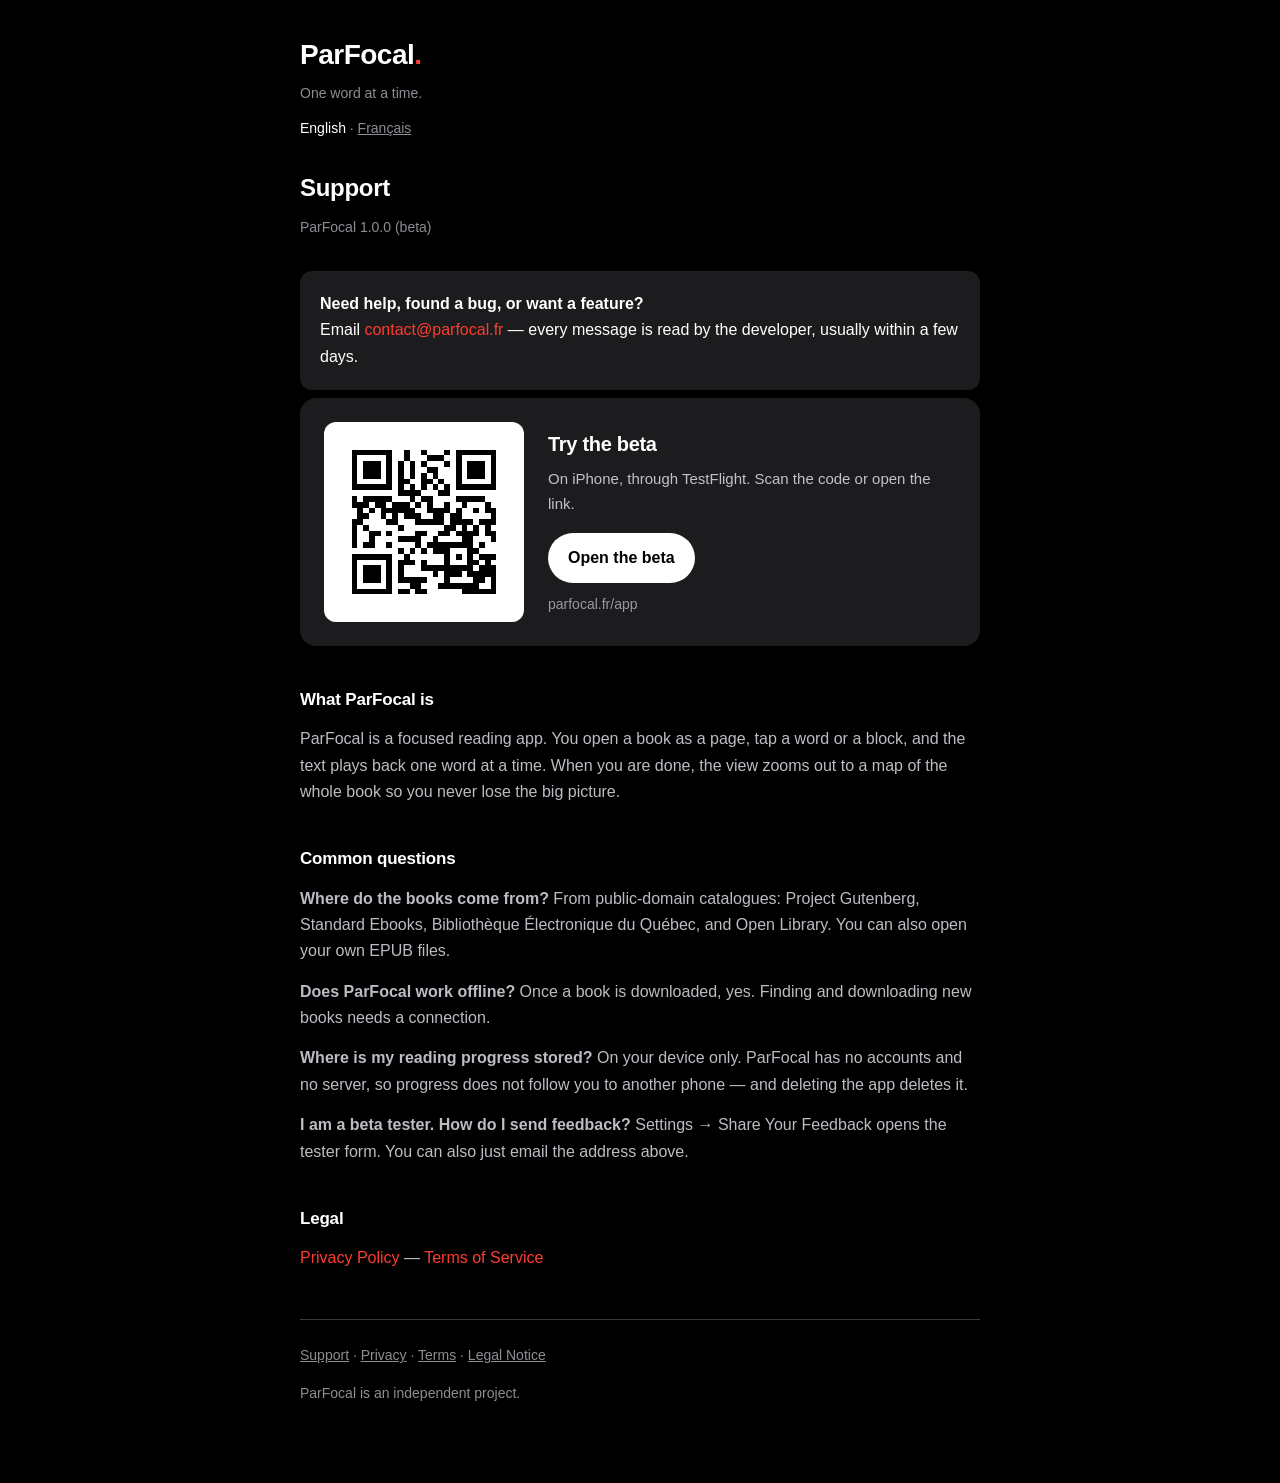
==== index.html @ e315a5f7 "Publish ParFocal legal and support pages" ====
<!DOCTYPE html>
<html lang="en">
<head>
<meta charset="utf-8">
<meta name="viewport" content="width=device-width, initial-scale=1">
<title>ParFocal — Support</title>
<meta name="description" content="Help and frequently asked questions about ParFocal, the focused reading app. Contact: contact@parfocal.fr.">
<link rel="canonical" href="https://parfocal.fr/">
<link rel="alternate" hreflang="en" href="https://parfocal.fr/">
<link rel="alternate" hreflang="fr" href="https://parfocal.fr/aide.html">
<meta property="og:type" content="website">
<meta property="og:site_name" content="ParFocal">
<meta property="og:title" content="ParFocal — Support">
<meta property="og:description" content="Help and frequently asked questions about ParFocal, the focused reading app. Contact: contact@parfocal.fr.">
<meta property="og:url" content="https://parfocal.fr/">
<meta property="og:locale" content="en_GB">
<meta property="og:image" content="https://parfocal.fr/og-image.png">
<meta property="og:image:width" content="1200">
<meta property="og:image:height" content="630">
<meta property="og:image:alt" content="The ParFocal lettermark: a white F closing on a red dot, on black.">
<meta name="twitter:card" content="summary_large_image">
<link rel="icon" href="favicon.png" sizes="any">
<link rel="stylesheet" href="_style.css">
</head>
<body>
<main>
  <p class="brand">ParFocal<span>.</span></p>
  <p class="tagline">One word at a time.</p>

  <nav class="lang" aria-label="Language">
    <span aria-current="true">English</span> ·
    <a href="aide.html" hreflang="fr">Français</a>
  </nav>

  <h1>Support</h1>
  <p class="updated">ParFocal 1.0.0 (beta)</p>

  <div class="lede">
    <p><strong>Need help, found a bug, or want a feature?</strong><br>
    Email <a href="mailto:contact@parfocal.fr">contact@parfocal.fr</a> — every
    message is read by the developer, usually within a few days.</p>
  </div>

  <div class="beta">
    <a class="beta__qr" href="app/"><img src="qr-parfocal.svg" width="168" height="168"
       alt="QR code for parfocal.fr/app, the ParFocal beta install link"></a>
    <div>
      <p class="beta__title">Try the beta</p>
      <p class="beta__text">On iPhone, through TestFlight. Scan the code or open the link.</p>
      <a class="btn" href="https://parfocal.fr/app">Open the beta</a>
      <span class="beta__url">parfocal.fr/app</span>
    </div>
  </div>

  <h2>What ParFocal is</h2>
  <p>ParFocal is a focused reading app. You open a book as a page, tap a word or a
  block, and the text plays back one word at a time.
  When you are done, the view zooms out to a map of the whole book so you never
  lose the big picture.</p>

  <h2>Common questions</h2>
  <p><strong>Where do the books come from?</strong> From public-domain
  catalogues: Project Gutenberg, Standard Ebooks, Bibliothèque Électronique du
  Québec, and Open Library. You can also open your own EPUB files.</p>
  <p><strong>Does ParFocal work offline?</strong> Once a book is downloaded, yes.
  Finding and downloading new books needs a connection.</p>
  <p><strong>Where is my reading progress stored?</strong> On your device only.
  ParFocal has no accounts and no server, so progress does not follow you to
  another phone — and deleting the app deletes it.</p>
  <p><strong>I am a beta tester. How do I send feedback?</strong> Settings →
  Share Your Feedback opens the tester form. You can also just email the
  address above.</p>

  <h2>Legal</h2>
  <p><a href="privacy.html">Privacy Policy</a> —
  <a href="terms.html">Terms of Service</a></p>

  <hr>
  <footer>
    <p><a href="index.html">Support</a> ·
    <a href="privacy.html">Privacy</a> ·
    <a href="terms.html">Terms</a> ·
    <a href="legal-notice.html">Legal Notice</a></p>
    <p>ParFocal is an independent project.</p>
  </footer>
</main>
</body>
</html>
---- _style.css ----
/* Shared styling for the ParFocal legal pages. Mirrors theme/tokens.ts. */
:root {
  --bg: #000000;
  --surface: #1C1C1E;
  --separator: #38383A;
  --text: #FFFFFF;
  --text-secondary: rgba(235, 235, 245, 0.8);
  --text-tertiary: rgba(235, 235, 245, 0.6);
  --accent: #FF3B30;
}
* { box-sizing: border-box; }
body {
  margin: 0;
  padding: 32px 20px 64px;
  background: var(--bg);
  color: var(--text-secondary);
  font: 16px/1.65 -apple-system, BlinkMacSystemFont, "Segoe UI", Roboto, sans-serif;
  -webkit-text-size-adjust: 100%;
}
main { max-width: 680px; margin: 0 auto; }
.brand {
  font-size: 28px; font-weight: 700; letter-spacing: -0.5px;
  color: var(--text); margin: 0 0 4px;
}
.brand span { color: var(--accent); }
.tagline { color: var(--text-tertiary); font-size: 14px; margin: 0 0 40px; }
h1 { font-size: 24px; color: var(--text); margin: 0 0 8px; letter-spacing: -0.3px; }
h2 {
  font-size: 17px; color: var(--text); margin: 40px 0 12px;
  letter-spacing: -0.2px;
}
.updated { color: var(--text-tertiary); font-size: 14px; margin: 0 0 32px; }
.lede {
  background: var(--surface); border-radius: 12px; padding: 20px;
  margin: 0 0 8px; color: var(--text);
}
.lede p:last-child { margin-bottom: 0; }
p { margin: 0 0 14px; }
ul { margin: 0 0 14px; padding-left: 22px; }
li { margin-bottom: 8px; }
a { color: var(--accent); text-decoration: none; }
a:hover { text-decoration: underline; }
code {
  font-family: ui-monospace, SFMono-Regular, Menlo, monospace;
  font-size: 14px; color: var(--text);
  background: var(--surface); padding: 1px 5px; border-radius: 4px;
}
hr { border: 0; border-top: 1px solid var(--separator); margin: 48px 0 24px; }
footer { color: var(--text-tertiary); font-size: 14px; }
footer a { color: var(--text-tertiary); text-decoration: underline; }

/* Language switcher. Sits between the tagline and the h1 on bilingual pages. */
.lang {
  font-size: 14px; color: var(--text-tertiary);
  margin: -28px 0 28px;
}
.lang a { color: var(--text-tertiary); text-decoration: underline; }
.lang [aria-current] { color: var(--text); }

/* Collection notice: GDPR article 13 information, shown where an address is
   actually asked for rather than only in the policy. */
.notice { font-size: 14px; color: var(--text-tertiary); }

/* Keyboard focus. The browser default is a thin outline in the system accent,
   which all but disappears against this near-black ground — WCAG 2.4.7 asks
   for a visible indicator, not merely a present one. :focus-visible, not
   :focus, so a mouse click does not leave a ring behind.
   The offset keeps the ring off the glyphs; the shadow keeps it legible even
   where a link sits on --surface rather than on the page background. */
a:focus-visible {
  outline: 2px solid var(--text);
  outline-offset: 3px;
  border-radius: 2px;
  box-shadow: 0 0 0 5px var(--bg);
}

/* Proposition Jade pour legal/_style.css — bloc « Essayer la bêta ».
   Aucune ressource externe. Tokens repris de :root de _style.css. Un seul rouge :
   le point de la marque, pas le bouton. */
.beta {
  display: grid; grid-template-columns: auto 1fr; gap: 24px; align-items: center;
  background: var(--surface); border-radius: 16px; padding: 24px; margin: 0 0 8px;
}
.beta__qr {
  display: block; background: #fff; border-radius: 12px; padding: 16px; /* zone de silence du QR */
  line-height: 0;
}
.beta__qr img { width: 168px; height: 168px; display: block; }
.beta__title { color: var(--text); font-size: 20px; font-weight: 700; letter-spacing: -0.3px; margin: 0 0 6px; }
.beta__text { margin: 0 0 16px; font-size: 15px; }
.btn {
  display: inline-block; background: var(--text); color: var(--bg);
  font-weight: 600; padding: 12px 20px; border-radius: 999px; text-decoration: none;
}
.btn:hover { text-decoration: none; opacity: .88; }
.beta__url { display: block; margin-top: 10px; font-size: 14px; color: var(--text-tertiary); }
@media (max-width: 520px) {
  .beta { grid-template-columns: 1fr; justify-items: start; padding: 20px; }
  .beta__qr img { width: 152px; height: 152px; }
  .btn { width: 100%; text-align: center; }
}
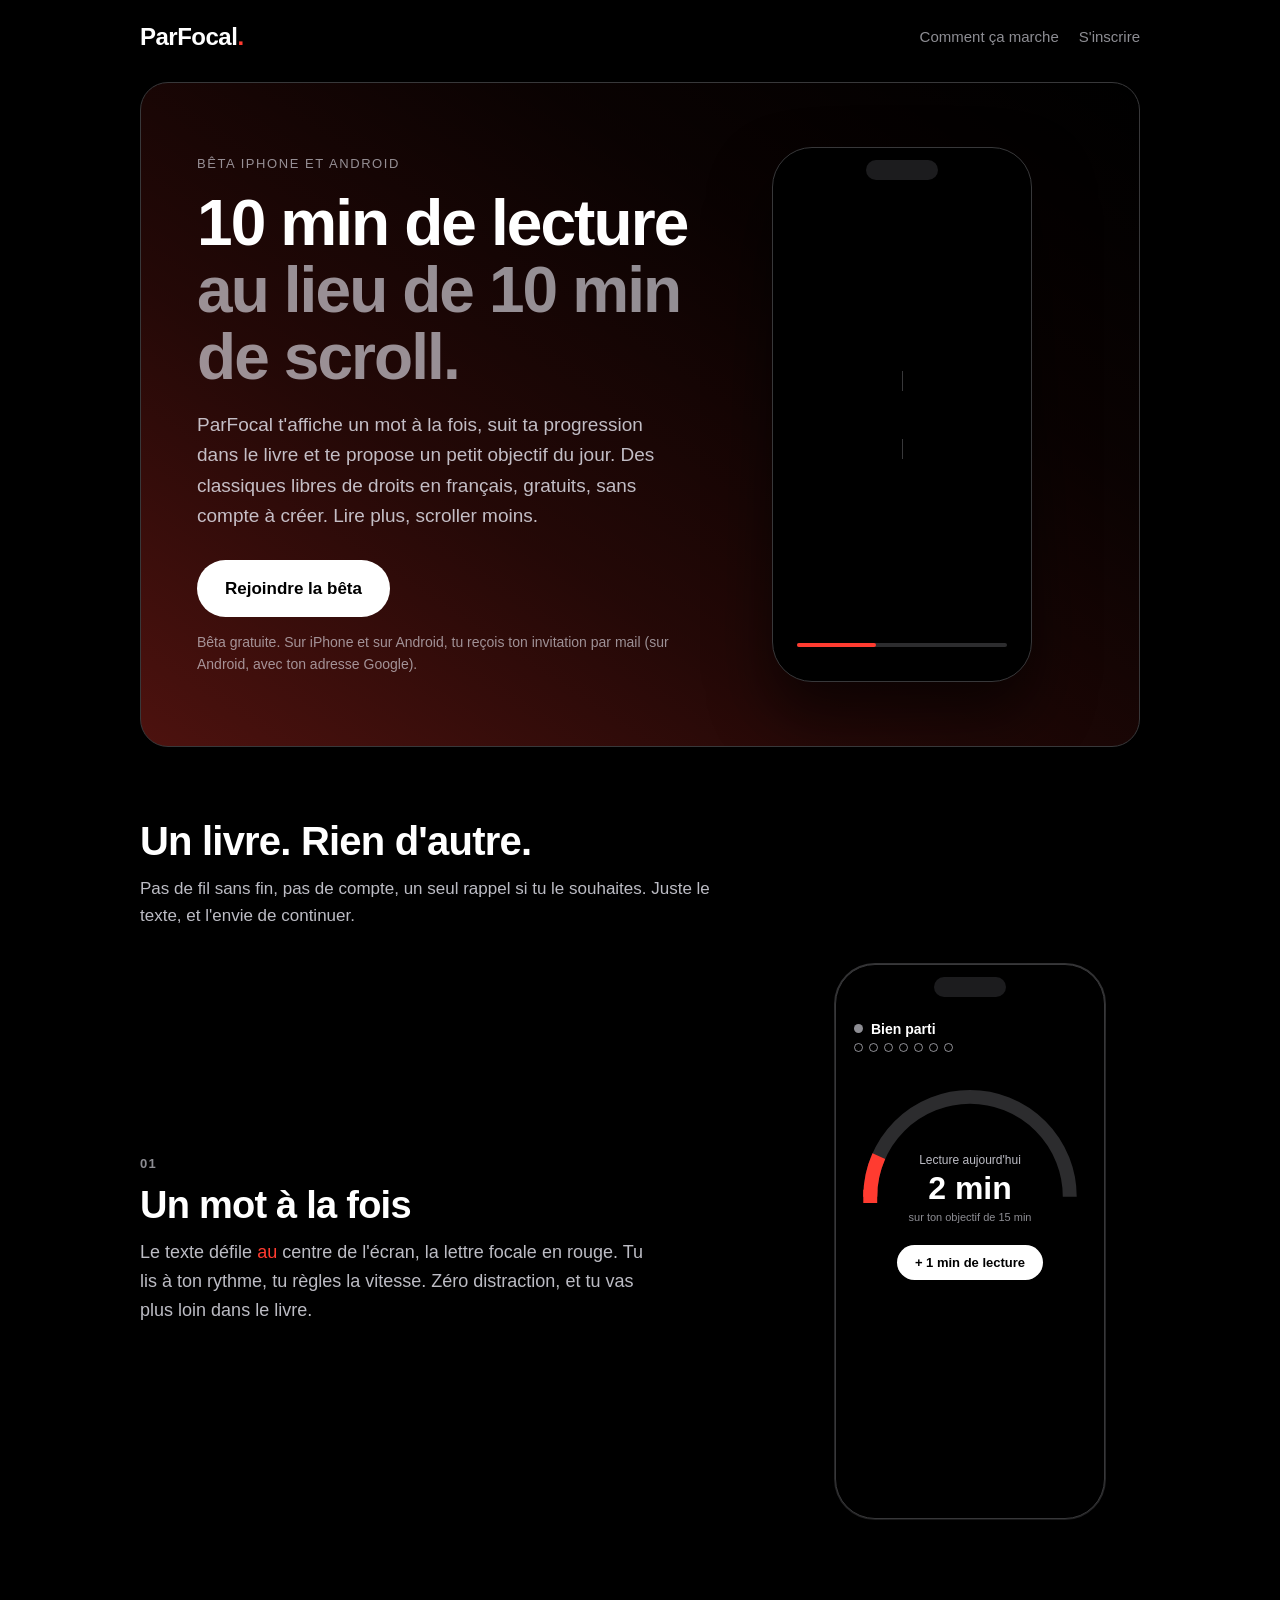
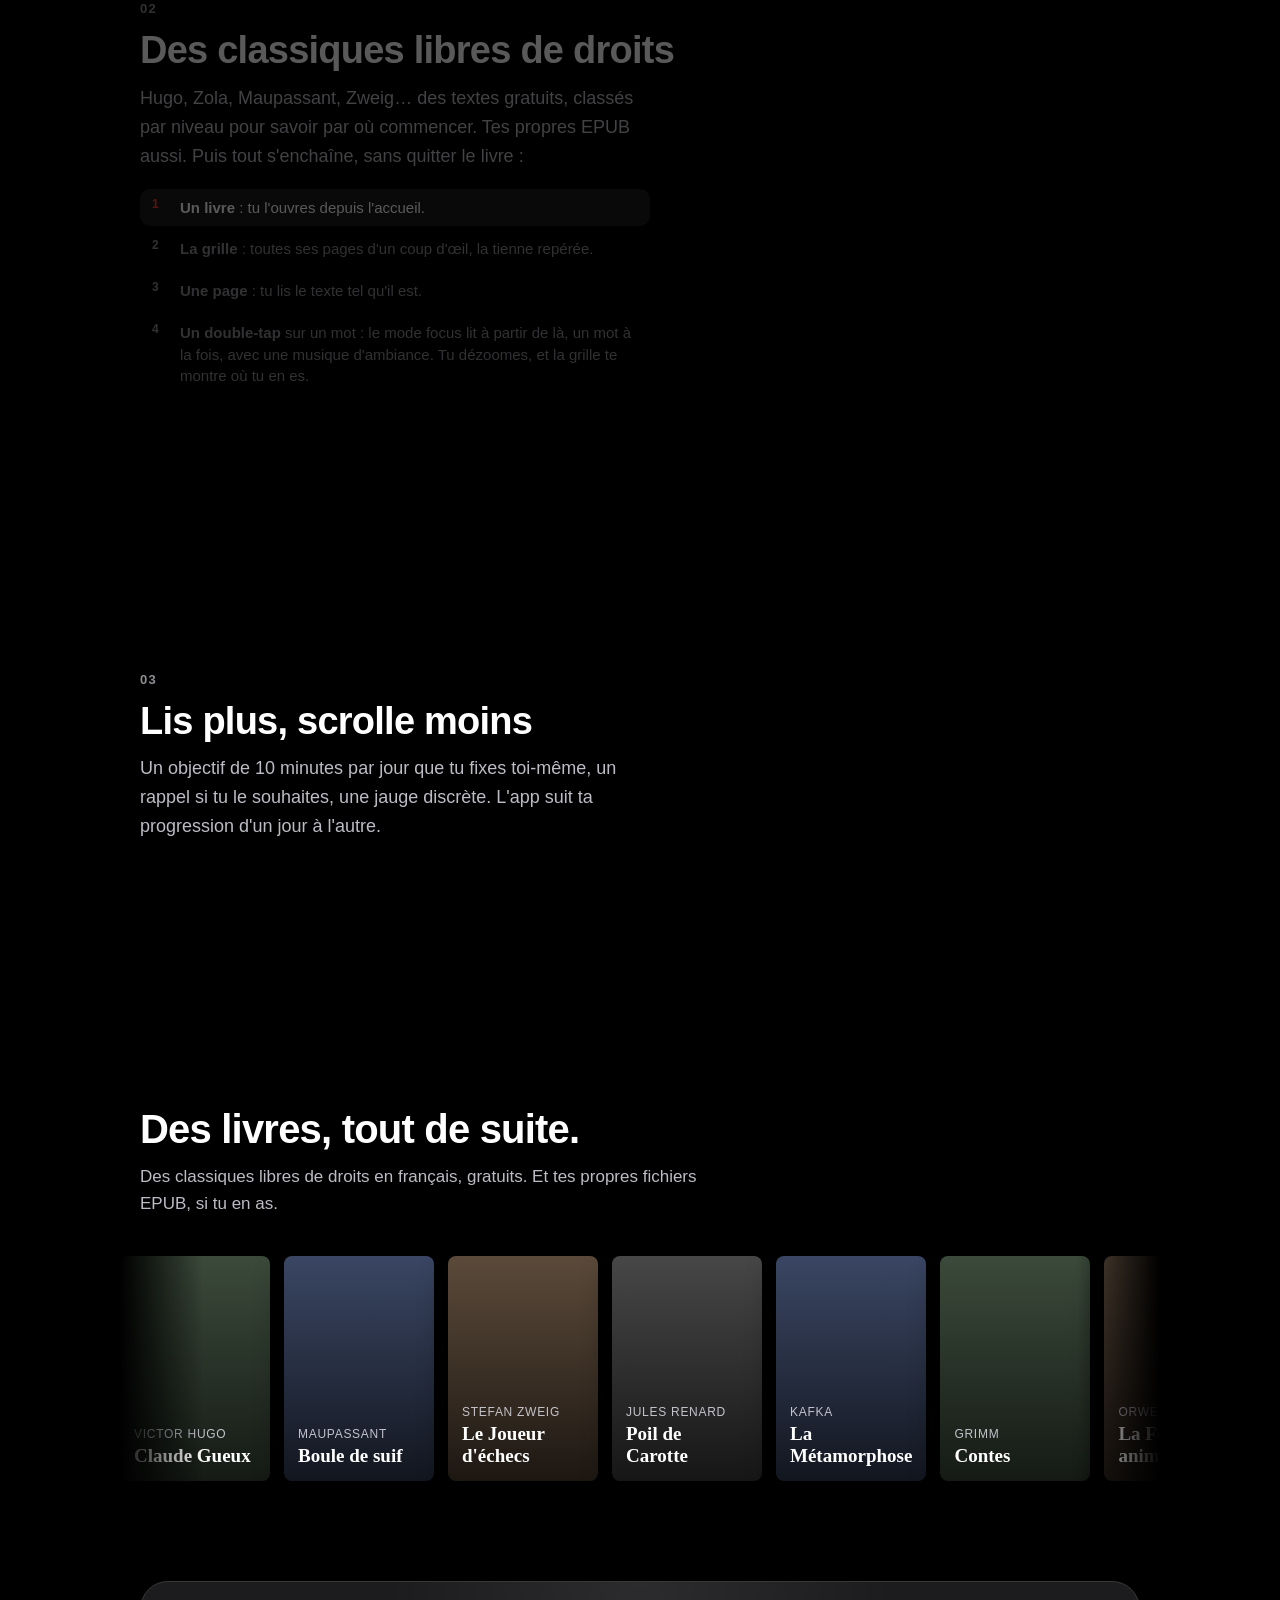
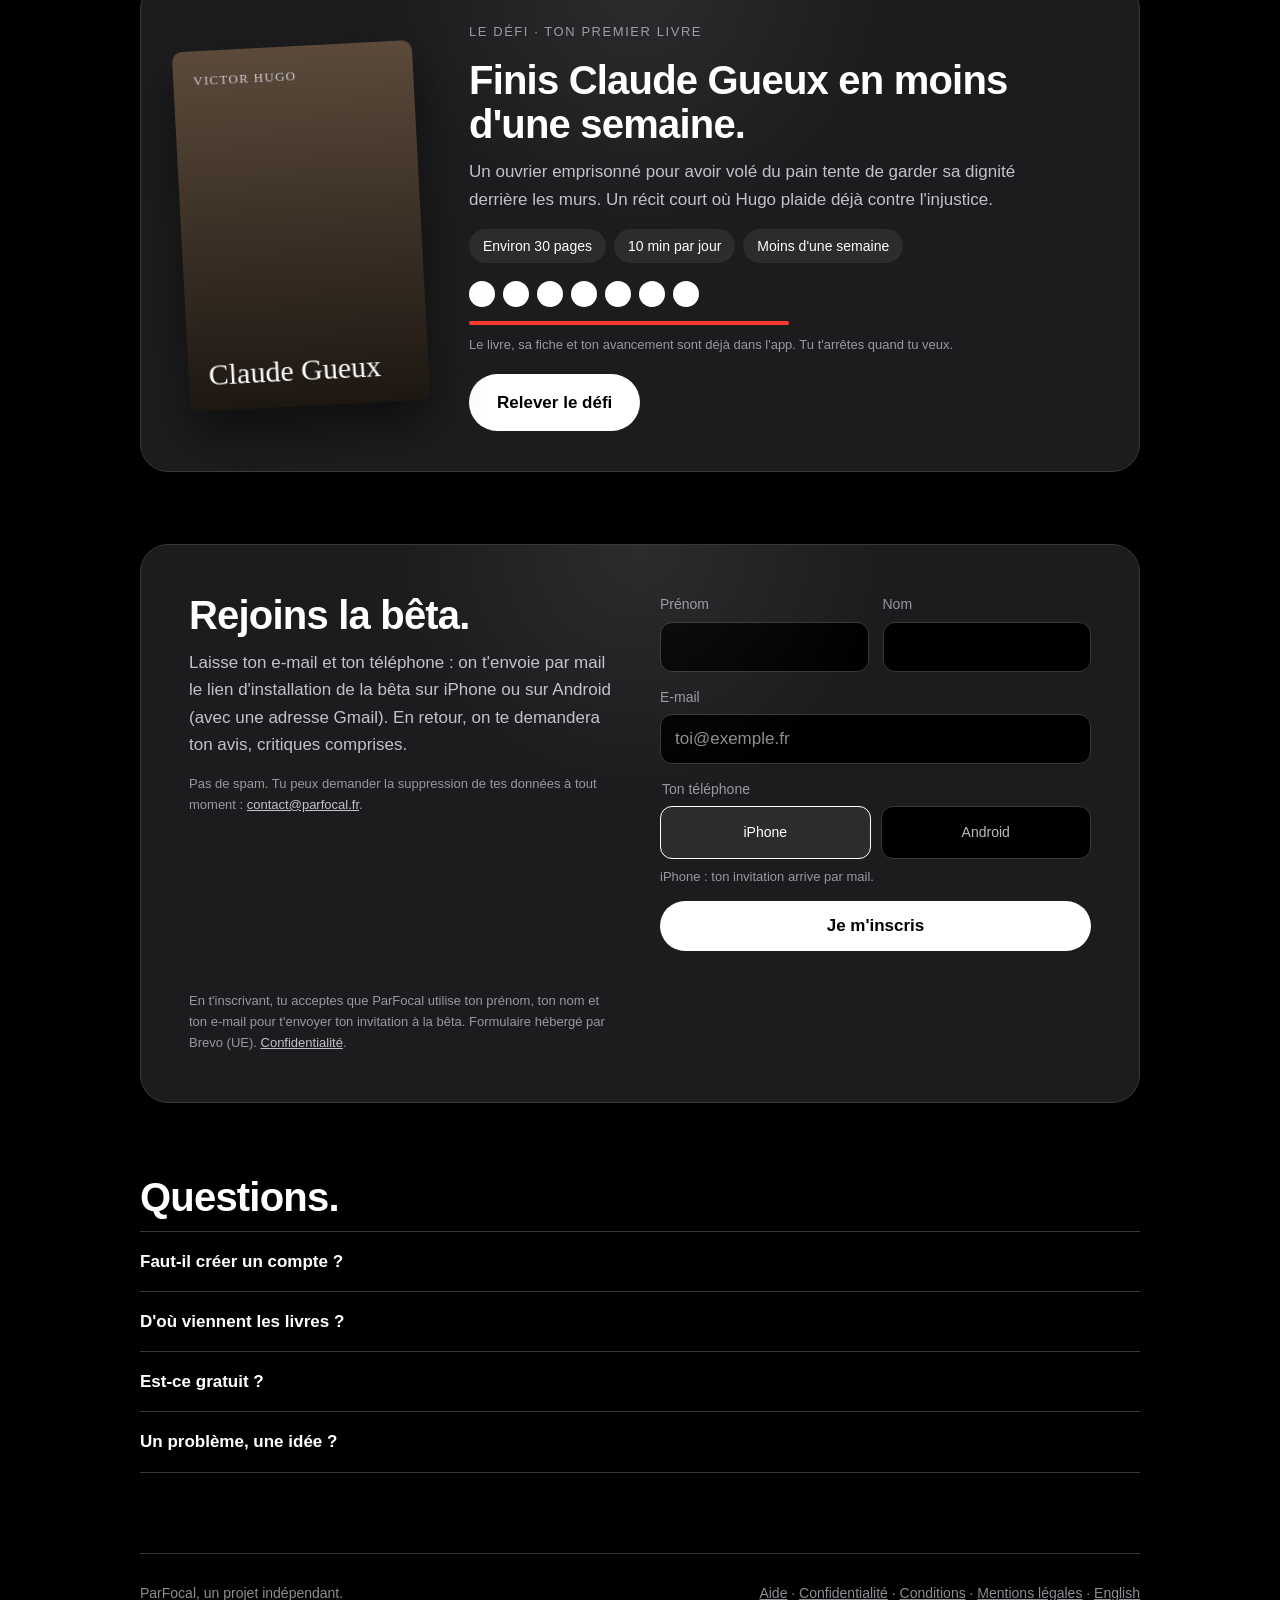
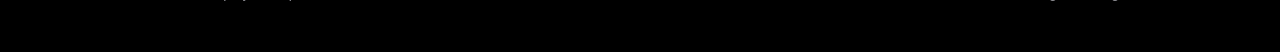
==== commit ed4fa2ac: "Publish ParFocal legal and support pages" ====
--- a/index.html
+++ b/index.html
@@ -1,88 +1,224 @@
 <!DOCTYPE html>
-<html lang="en">
+<html lang="fr">
 <head>
 <meta charset="utf-8">
 <meta name="viewport" content="width=device-width, initial-scale=1">
-<title>ParFocal — Support</title>
-<meta name="description" content="Help and frequently asked questions about ParFocal, the focused reading app. Contact: contact@parfocal.fr.">
+<title>ParFocal — 10 min de lecture au lieu de 10 min de scroll</title>
+<meta name="description" content="ParFocal, l'app de lecture qui te garde dans le livre : un mot à la fois, ta progression suivie, des classiques gratuits en français. Inscris-toi à la bêta.">
 <link rel="canonical" href="https://parfocal.fr/">
-<link rel="alternate" hreflang="en" href="https://parfocal.fr/">
-<link rel="alternate" hreflang="fr" href="https://parfocal.fr/aide.html">
 <meta property="og:type" content="website">
 <meta property="og:site_name" content="ParFocal">
-<meta property="og:title" content="ParFocal — Support">
-<meta property="og:description" content="Help and frequently asked questions about ParFocal, the focused reading app. Contact: contact@parfocal.fr.">
+<meta property="og:title" content="ParFocal — 10 min de lecture au lieu de 10 min de scroll">
+<meta property="og:description" content="Un mot à la fois, ta progression suivie, des classiques gratuits en français. Inscris-toi à la bêta.">
 <meta property="og:url" content="https://parfocal.fr/">
-<meta property="og:locale" content="en_GB">
+<meta property="og:locale" content="fr_FR">
 <meta property="og:image" content="https://parfocal.fr/og-image.png">
 <meta property="og:image:width" content="1200">
 <meta property="og:image:height" content="630">
-<meta property="og:image:alt" content="The ParFocal lettermark: a white F closing on a red dot, on black.">
+<meta property="og:image:alt" content="L'icône ParFocal : une loupe blanche autour d'un point rouge, sur un dégradé rouge et noir.">
 <meta name="twitter:card" content="summary_large_image">
+<meta name="theme-color" content="#000000">
 <link rel="icon" href="favicon.png" sizes="any">
-<link rel="stylesheet" href="_style.css">
+<link rel="apple-touch-icon" href="apple-touch-icon.png">
+<link rel="stylesheet" href="_home.css">
 </head>
 <body>
-<main>
-  <p class="brand">ParFocal<span>.</span></p>
-  <p class="tagline">One word at a time.</p>
-
-  <nav class="lang" aria-label="Language">
-    <span aria-current="true">English</span> ·
-    <a href="aide.html" hreflang="fr">Français</a>
-  </nav>
-
-  <h1>Support</h1>
-  <p class="updated">ParFocal 1.0.0 (beta)</p>
-
-  <div class="lede">
-    <p><strong>Need help, found a bug, or want a feature?</strong><br>
-    Email <a href="mailto:contact@parfocal.fr">contact@parfocal.fr</a> — every
-    message is read by the developer, usually within a few days.</p>
-  </div>
-
-  <div class="beta">
-    <a class="beta__qr" href="app/"><img src="qr-parfocal.svg" width="168" height="168"
-       alt="QR code for parfocal.fr/app, the ParFocal beta install link"></a>
-    <div>
-      <p class="beta__title">Try the beta</p>
-      <p class="beta__text">On iPhone, through TestFlight. Scan the code or open the link.</p>
-      <a class="btn" href="https://parfocal.fr/app">Open the beta</a>
-      <span class="beta__url">parfocal.fr/app</span>
+<script>document.documentElement.className="js"</script>
+<div class="prog" aria-hidden="true"><i></i></div>
+<div class="wrap">
+
+  <header class="top">
+    <a class="brand" href="./" aria-label="ParFocal, accueil">ParFocal<span>.</span></a>
+    <nav aria-label="Navigation">
+      <a href="#comment">Comment ça marche</a>
+      <a href="#inscription">S'inscrire</a>
+    </nav>
+  </header>
+
+  <main>
+    <div class="hero">
+      <div>
+        <p class="eyebrow">Bêta iPhone et Android</p>
+        <h1 id="h1"><span class="w">10</span> <span class="w">min</span> <span class="w">de</span> <span class="w">lecture</span> <em><span class="w">au</span> <span class="w">lieu</span> <span class="w">de</span> <span class="w">10</span> <span class="w">min</span> <span class="w">de</span> <span class="w">scroll.</span></em></h1>
+        <p class="sub">ParFocal t'affiche un mot à la fois, suit ta progression dans le livre et te propose un petit objectif du jour. Des classiques libres de droits en français, gratuits, sans compte à créer. Lire plus, scroller moins.</p>
+        <a class="cta" href="#inscription">Rejoindre la bêta</a>
+        <p class="hint">Bêta gratuite. Sur iPhone et sur Android, tu reçois ton invitation par mail (sur Android, avec ton adresse Google).</p>
+      </div>
+      <div class="phone" role="img" aria-label="Un téléphone qui affiche un seul mot au centre de l'écran, avec une lettre rouge au point de focalisation.">
+        <i class="guide"></i><i class="guide b"></i>
+        <div class="word" aria-hidden="true">
+          <span>l<b>i</b>re</span><span>un m<b>o</b>t</span><span>à l<b>a</b> fois</span><span>f<b>o</b>cus</span>
+        </div>
+        <div class="bar" aria-hidden="true"><i></i></div>
+      </div>
     </div>
-  </div>
-
-  <h2>What ParFocal is</h2>
-  <p>ParFocal is a focused reading app. You open a book as a page, tap a word or a
-  block, and the text plays back one word at a time.
-  When you are done, the view zooms out to a map of the whole book so you never
-  lose the big picture.</p>
-
-  <h2>Common questions</h2>
-  <p><strong>Where do the books come from?</strong> From public-domain
-  catalogues: Project Gutenberg, Standard Ebooks, Bibliothèque Électronique du
-  Québec, and Open Library. You can also open your own EPUB files.</p>
-  <p><strong>Does ParFocal work offline?</strong> Once a book is downloaded, yes.
-  Finding and downloading new books needs a connection.</p>
-  <p><strong>Where is my reading progress stored?</strong> On your device only.
-  ParFocal has no accounts and no server, so progress does not follow you to
-  another phone — and deleting the app deletes it.</p>
-  <p><strong>I am a beta tester. How do I send feedback?</strong> Settings →
-  Share Your Feedback opens the tester form. You can also just email the
-  address above.</p>
-
-  <h2>Legal</h2>
-  <p><a href="privacy.html">Privacy Policy</a> —
-  <a href="terms.html">Terms of Service</a></p>
-
-  <hr>
+
+    <section id="comment" class="story-sec">
+      <div class="rv"><h2>Un livre. Rien d'autre.</h2>
+      <p class="lead">Pas de fil sans fin, pas de compte, un seul rappel si tu le souhaites. Juste le texte, et l'envie de continuer.</p></div>
+      <div class="story">
+        <div class="steps">
+          <div class="step" data-i="1"><span class="n">01</span><h3>Un mot à la fois</h3><p id="p1">Le texte défile au centre de l'écran, la lettre focale en rouge. Tu lis à ton rythme, tu règles la vitesse. Zéro distraction, et tu vas plus loin dans le livre.</p></div>
+          <div class="step" data-i="2"><span class="n">02</span><h3>Des classiques libres de droits</h3><p>Hugo, Zola, Maupassant, Zweig… des textes gratuits, classés par niveau pour savoir par où commencer. Tes propres EPUB aussi. Puis tout s'enchaîne, sans quitter le livre :</p>
+            <ol class="flow"><li><b>Un livre</b> : tu l'ouvres depuis l'accueil.</li><li><b>La grille</b> : toutes ses pages d'un coup d'œil, la tienne repérée.</li><li><b>Une page</b> : tu lis le texte tel qu'il est.</li><li><b>Un double-tap</b> sur un mot : le mode focus lit à partir de là, un mot à la fois, avec une musique d'ambiance. Tu dézoomes, et la grille te montre où tu en es.</li></ol></div>
+          <div class="step" data-i="3"><span class="n">03</span><h3>Lis plus, scrolle moins</h3><p>Un objectif de 10 minutes par jour que tu fixes toi-même, un rappel si tu le souhaites, une jauge discrète. L'app suit ta progression d'un jour à l'autre.</p></div>
+        </div>
+        <div class="stage" data-step="1">
+          <div class="phone ph2" role="img" aria-label="Aperçu de l'app ParFocal : lecture mot à mot, parcours d'un livre de l'accueil à la carte, objectif du jour.">
+            <div class="screen s1" aria-hidden="true">
+              <i class="guide"></i><i class="guide b"></i>
+              <div class="rs"><span class="rl" id="rl"></span><b id="rc"></b><span class="rr" id="rr"></span></div>
+              
+              <div class="bar"><i id="rbar"></i></div>
+            </div>
+            <div class="screen s2" aria-hidden="true">
+              <div class="fr f1 mk"><p class="mt">Accueil.</p>
+                <div class="mcard"><div class="mcov"><span>Claude Gueux</span></div><div class="mi"><small>Ton premier livre</small><strong>Claude Gueux</strong><small>Victor Hugo · ≈ 50 min</small><div class="mb"><i></i></div><span class="mbtn">Reprendre</span></div></div>
+                <p class="mh">Pour commencer</p><div class="mrow"><span class="mc t1"><em>Le Joueur d'échecs</em></span><span class="mc t2"><em>Lettre d'une inconnue</em></span><span class="mc t3"><em>24 heures</em></span></div></div>
+              <div class="fr f2 mk pg"><div class="ph"><span class="bk2">‹</span><div><b>Claude Gueux</b><small>p. 1 / 28 · encore 52 min</small></div><span class="gr"></span></div>
+                <p class="ey">CLAUDE GUEUX</p><p class="ti">Claude Gueux</p>
+                <p class="tx">Il y a sept ou huit <b>ans,</b> un homme nommé Claude Gueux, pauvre ouvrier, vivait à Paris. Il avait avec lui une fille qui était sa maîtresse, et un enfant de cette fille. Je dis les choses comme elles sont, laissant le lecteur ramasser les moralités à mesure que les faits les sèment sur leur chemin. L’ouvrier était capable, habile, intelligent, fort maltraité par l’éducation, fort bien traité par la nature, ne sachant pas lire et sachant penser. Un hiver, l’ouvrage manqua. Pas de feu, ni de pain dans le galetas. L’homme, la fille et l’enfant eurent froid et faim. L’homme vola. Je ne sais ce qu’il vola, je ne sais où il vola. Ce que je sais,</p>
+                <span class="rp">▶ Reprendre · p. 1</span></div>
+              <div class="fr f3"><i class="guide"></i><i class="guide b"></i><div class="rs"><span class="rl">hom</span><b>m</b><span class="rr">e</span></div><div class="bar"><i style="width:3%"></i></div></div>
+              <div class="fr f4 mk"><div class="ph"><span class="bk2">‹</span><div><b>Carte du livre</b><small>Claude Gueux</small></div><span class="gr"></span></div>
+                <div class="sh"><div><strong>Claude Gueux</strong><small>28 pages · 42 min</small></div><span class="cd"></span></div>
+                <div class="pgrid"><div class="pc"><p>Il y a sept ou huit ans, un homme nommé Claude Gueux, pauvre ouvrier, vivait à Paris. Il avait avec lui une fille qui était sa maîtresse, et un enfant de cette fille. Je dis les choses comme elles sont, laissant le lecteur ramasser</p><div><b>p. 1</b></div></div><div class="pc"><p>peu fréquent, quelque chose d’impérieux dans toute sa personne et qui se faisait obéir, l’air pensif, sérieux plutôt que souffrant. Il avait pourtant bien souffert. Dans le dépôt où Claude Gueux était enfermé, il y avait un directeur des ateliers, espèce de fonctionnaire propre</p><div><b>p. 2</b></div></div><div class="pc cur"><p>et à travers toute broussaille jusqu’au bout de la chose absurde. L’entêtement sans l’intelligence, c’est la sottise soudée au bout de la bêtise et lui servant de rallonge. Cela va loin. En général, quand une catastrophe privée ou publique s’est écroulée sur nous, si</p><div><b>p. 3</b><i class="bm"></i></div></div><div class="pc"><p>sorte de convention tacite, et sans que personne sût pourquoi, pas même lui, tous ces hommes le consultaient, l’écoutaient, l’admiraient et l’imitaient, ce qui est le dernier degré ascendant de l’admiration. Ce n’était pas une médiocre gloire d’être obéi par toutes ces natures désobéissantes.</p><div><b>p. 4</b></div></div><div class="pc"><p>dans son grenier, travaillait tout le jour, gagnait son pain de quatre livres et le mangeait. Claude Gueux, en prison, travaillait tout le jour et recevait invariablement pour sa peine une livre et demie de pain et quatre onces de viande. La ration est</p><div><b>p. 5</b></div></div><div class="pc"><p>d’innocence dans le regard de ce voleur. Une étroite amitié se noua entre ces deux hommes. Amitié de père à fils plutôt que de frère à frère. Albin était encore presque un enfant ; Claude était déjà presque un vieillard. Ils travaillaient dans le</p><div><b>p. 6</b></div></div></div></div>
+              <span class="tap" id="tap"></span>
+              <div class="cap"><button type="button" class="cn" id="pv" aria-label="Précédent">‹</button><span id="cap">Tu choisis un livre</span><button type="button" class="cn" id="nx" aria-label="Suivant">›</button></div><div class="dts" id="dts"><i></i><i></i><i></i><i></i></div>
+            </div>
+            <div class="screen s3" aria-hidden="true">
+              <p class="gt"><span class="gd"></span>Commence aujourd'hui</p>
+              <div class="wk2"><i></i><i></i><i></i><i></i><i></i><i></i><i></i></div>
+              <svg class="arc" viewBox="0 0 200 110" aria-hidden="true"><path d="M14 104 A86 86 0 0 1 186 104" class="a0"/><path d="M14 104 A86 86 0 0 1 186 104" class="a1" id="a1" pathLength="100"/><rect x="8" y="98" width="12" height="12" class="cap0"/></svg>
+              <p class="gl">Lecture aujourd'hui</p><p class="gm"><span id="gm">0</span> min</p><p class="gs">sur ton objectif de 15 min</p>
+              <button type="button" class="plus" id="plus">+ 1 min de lecture</button>
+            </div>
+          </div>
+        </div>
+      </div>
+    </section>
+
+    <section class="shelf rv">
+      <h2>Des livres, tout de suite.</h2>
+      <p class="lead">Des classiques libres de droits en français, gratuits. Et tes propres fichiers EPUB, si tu en as.</p>
+      <div class="marquee" aria-hidden="true"><div class="mq">
+        <span class="bk t1"><em>Victor Hugo</em>Claude Gueux</span><span class="bk t2"><em>Maupassant</em>Boule de suif</span><span class="bk t3"><em>Stefan Zweig</em>Le Joueur d'échecs</span><span class="bk t4"><em>Jules Renard</em>Poil de Carotte</span><span class="bk t2"><em>Kafka</em>La Métamorphose</span><span class="bk t1"><em>Grimm</em>Contes</span><span class="bk t3"><em>Orwell</em>La Ferme des animaux</span><span class="bk t4"><em>Maupassant</em>Le Horla</span>
+        <span class="bk t1"><em>Victor Hugo</em>Claude Gueux</span><span class="bk t2"><em>Maupassant</em>Boule de suif</span><span class="bk t3"><em>Stefan Zweig</em>Le Joueur d'échecs</span><span class="bk t4"><em>Jules Renard</em>Poil de Carotte</span><span class="bk t2"><em>Kafka</em>La Métamorphose</span><span class="bk t1"><em>Grimm</em>Contes</span><span class="bk t3"><em>Orwell</em>La Ferme des animaux</span><span class="bk t4"><em>Maupassant</em>Le Horla</span>
+      </div></div>
+    </section>
+
+    <section id="defi">
+      <div class="challenge rv">
+        <div class="cover" role="img" aria-label="Couverture de Claude Gueux, de Victor Hugo">
+          <span class="cover__a">Victor Hugo</span><span class="cover__t">Claude Gueux</span>
+        </div>
+        <div>
+          <p class="eyebrow">Le défi · ton premier livre</p>
+          <h2>Finis Claude Gueux en moins d'une semaine.</h2>
+          <p class="lead" style="margin-bottom:16px">Un ouvrier emprisonné pour avoir volé du pain tente de garder sa dignité derrière les murs. Un récit court où Hugo plaide déjà contre l'injustice.</p>
+          <ul class="facts"><li>Environ 30 pages</li><li>10 min par jour</li><li>Moins d'une semaine</li></ul>
+          <div class="days" aria-hidden="true"><i></i><i></i><i></i><i></i><i></i><i></i><i></i></div><div class="track" aria-hidden="true"><i></i></div>
+          <p class="fine" style="margin:10px 0 18px">Le livre, sa fiche et ton avancement sont déjà dans l'app. Tu t'arrêtes quand tu veux.</p>
+          <a class="cta" href="#inscription">Relever le défi</a>
+        </div>
+      </div>
+    </section>
+
+    <section id="inscription" class="rv">
+      <div class="signup">
+        <div>
+          <h2>Rejoins la bêta.</h2>
+          <p class="lead" style="margin-bottom:16px">Laisse ton e-mail et ton téléphone : on t'envoie par mail le lien d'installation de la bêta sur iPhone ou sur Android (avec une adresse Gmail). En retour, on te demandera ton avis, critiques comprises.</p>
+          <p class="fine">Pas de spam. Tu peux demander la suppression de tes données à tout moment : <a href="mailto:contact@parfocal.fr">contact@parfocal.fr</a>.</p>
+        </div>
+
+        <!-- Formulaire hébergé par Brevo (sous-traitant, UE) : stocke prénom, nom, e-mail, plateforme dans la liste « Bêta ParFocal ». Nommé dans confidentialite.html §6 bis. -->
+        <div class="fwrap">
+        <form id="formulaire" class="nf" action="https://6039ff1e.sibforms.com/v2/serve/[base64]?isAjax=1" method="post" novalidate>
+          <div class="two">
+            <div><label for="prenom">Prénom</label><input id="prenom" name="PRENOM" type="text" autocomplete="given-name" required></div>
+            <div><label for="nom">Nom</label><input id="nom" name="NOM" type="text" autocomplete="family-name" required></div>
+          </div>
+          <div><label for="mail">E-mail</label><input id="mail" name="EMAIL" type="email" autocomplete="email" inputmode="email" placeholder="toi@exemple.fr" required></div>
+          <fieldset>
+            <legend>Ton téléphone</legend>
+            <div class="seg">
+              <label><input type="radio" name="PLATEFORME" value="1" required checked><span>iPhone</span></label>
+              <label><input type="radio" name="PLATEFORME" value="2"><span>Android</span></label>
+            </div>
+            <p class="fine" id="hint-pf" style="margin-top:8px">iPhone : ton invitation arrive par mail.</p>
+          </fieldset>
+          <input type="hidden" name="locale" value="fr">
+          <button class="cta" type="submit">Je m'inscris</button>
+          <p class="err" id="err" role="alert" hidden></p>
+        </form>
+        <div class="ok" id="ok" role="status" tabindex="-1" hidden>
+          <span class="ok__tick" aria-hidden="true"></span>
+          <h3>C'est noté.</h3>
+          <p id="ok-t">Regarde ta boîte mail : ton invitation arrive.</p>
+        </div>
+        </div>
+        <p class="fine">En t'inscrivant, tu acceptes que ParFocal utilise ton prénom, ton nom et ton e-mail pour t'envoyer ton invitation à la bêta. Formulaire hébergé par Brevo (UE). <a href="confidentialite.html">Confidentialité</a>.</p>
+      </div>
+    </section>
+
+    <section id="aide" class="rv">
+      <h2>Questions.</h2>
+      <details><summary>Faut-il créer un compte ?</summary><p>Non. ParFocal n'a ni compte ni serveur : ta progression reste sur ton téléphone.</p></details>
+      <details><summary>D'où viennent les livres ?</summary><p>De catalogues de livres libres de droits, comme Project Gutenberg. Tu peux aussi ouvrir tes propres fichiers EPUB.</p></details>
+      <details><summary>Est-ce gratuit ?</summary><p>Oui, la bêta est gratuite.</p></details>
+      <details><summary>Un problème, une idée ?</summary><p>Écris à <a href="mailto:contact@parfocal.fr">contact@parfocal.fr</a> : chaque message est lu par le développeur, en général sous quelques jours. Aide et FAQ : <a href="aide.html">en français</a> · <a href="support.html">in English</a>.</p></details>
+    </section>
+  </main>
+
   <footer>
-    <p><a href="index.html">Support</a> ·
-    <a href="privacy.html">Privacy</a> ·
-    <a href="terms.html">Terms</a> ·
-    <a href="legal-notice.html">Legal Notice</a></p>
-    <p>ParFocal is an independent project.</p>
+    <span>ParFocal, un projet indépendant.</span>
+    <span><a href="aide.html">Aide</a> · <a href="confidentialite.html">Confidentialité</a> · <a href="conditions.html">Conditions</a> · <a href="mentions-legales.html">Mentions légales</a> · <a href="support.html" hreflang="en">English</a></span>
   </footer>
-</main>
+</div>
+<script>
+(function(){var rm=matchMedia("(prefers-reduced-motion:reduce)").matches;
+var m=document.getElementById("map");if(m){for(var i=0;i<28;i++){var e=document.createElement("i");if(i<9)e.className="r";if(i==9)e.className="c";m.appendChild(e)}}
+var io=new IntersectionObserver(function(es){es.forEach(function(x){if(x.isIntersecting){x.target.classList.add("in");io.unobserve(x.target)}})},{threshold:.15});
+document.querySelectorAll(".rv").forEach(function(e){io.observe(e)});
+var st=document.querySelector(".stage"),so=new IntersectionObserver(function(es){es.forEach(function(x){if(x.isIntersecting){st.dataset.step=x.target.dataset.i;document.querySelectorAll(".step").forEach(function(o){o.classList.toggle("on",o===x.target)})}})},{rootMargin:"-40% 0px -40% 0px"});
+document.querySelectorAll(".step").forEach(function(e){so.observe(e)});var f=document.querySelector(".step");if(f)f.classList.add("on");
+var pr=document.querySelector(".prog i");function sc(){var h=document.documentElement;pr.style.transform="scaleX("+(h.scrollTop/(h.scrollHeight-h.clientHeight||1))+")";document.body.classList.toggle("sc",h.scrollTop>20)}
+addEventListener("scroll",sc,{passive:true});sc();
+if(!rm){var hero=document.querySelector(".hero"),ph=hero.querySelector(".phone");addEventListener("scroll",function(){var y=Math.min(scrollY,600);ph.style.transform="translateY("+(y*.08)+"px)"},{passive:true})}
+
+var f=document.getElementById("formulaire");if(f){var pf=document.getElementById("hint-pf");
+f.addEventListener("change",function(e){if(e.target.name==="PLATEFORME")pf.textContent=e.target.value==="2"?"Android : on t'envoie ton invitation à ton adresse Google.":"iPhone : ton invitation arrive par mail."});
+f.addEventListener("submit",function(e){e.preventDefault();var er=document.getElementById("err"),b=f.querySelector("button");er.hidden=true;
+if(!f.checkValidity()||!/^\S+@\S+\.\S+$/.test(f.EMAIL.value)){er.textContent="Vérifie ton prénom, ton nom et ton e-mail.";er.hidden=false;return}
+if(!f.getAttribute("action")){er.textContent="Inscription indisponible pour l'instant : écris à contact@parfocal.fr.";er.hidden=false;return}
+b.disabled=true;b.textContent="Envoi…";
+fetch(f.action,{method:"POST",body:new FormData(f),mode:"no-cors"}).then(function(){
+document.getElementById("ok-t").textContent=f.PLATEFORME.value==="2"?"Regarde ta boîte mail : ton invitation arrive.":"Regarde ta boîte mail : ton invitation arrive.";
+f.hidden=true;var o=document.getElementById("ok");o.hidden=false;o.classList.add("in");o.focus()}).catch(function(){b.disabled=false;b.textContent="Je m'inscris";er.textContent="L'envoi a échoué. Réessaie, ou écris à contact@parfocal.fr.";er.hidden=false})})}
+
+/* écran 1 : lecture mot à mot, vitesses réelles de l'app (Tortue 160, Lièvre 380) */
+var p1=document.getElementById("p1");if(p1){var tx=p1.textContent.trim().split(/\s+/),h="";tx.forEach(function(w,i){h+='<span class="pw" data-i="'+i+'">'+w+'</span> '});p1.innerHTML=h;
+var pws=p1.querySelectorAll(".pw"),rl=document.getElementById("rl"),rc=document.getElementById("rc"),rr=document.getElementById("rr"),rb=document.getElementById("rbar"),pill=document.getElementById("pill"),wpm=160,ix=0,tm=null,stg=document.querySelector(".stage");
+function show(){var w=tx[ix],c=Math.max(0,Math.min(w.length-1,Math.floor((w.length-1)/3)));rl.textContent=w.slice(0,c);rc.textContent=w[c];rr.textContent=w.slice(c+1);rb.style.width=((ix+1)/tx.length*100)+"%";pws.forEach(function(e,k){e.classList.toggle("cur",k===ix)})}
+function tick(){if(stg.dataset.step!=="1"){tm=setTimeout(tick,300);return}var w=tx[ix],d=60000/wpm*(/[.,;:!?]$/.test(w)?1.6:1);show();ix=(ix+1)%tx.length;tm=setTimeout(tick,d)}
+show();if(!rm)tick();
+document.querySelectorAll(".spd button").forEach(function(b){b.addEventListener("click",function(){wpm=+b.dataset.w;document.querySelectorAll(".spd button").forEach(function(o){o.classList.toggle("on",o===b)});pill.textContent=b.textContent+" · "+wpm+" mots / min"})})}
+/* écran 2 : de l'accueil à la carte */
+var fr=document.querySelectorAll(".s2 .fr"),cp=document.getElementById("cap"),tp=document.getElementById("tap"),fi=0,L=["Tu ouvres un livre","La grille du livre","Tu ouvres une page","Double-tap : le focus"],P=[[50,32],[88,12],[50,60],[0,0]],OD=[0,3,1,2];
+var dts=document.querySelectorAll("#dts i"),hold=0;function fs(){dts.forEach(function(e,k){e.classList.toggle("on",k===fi)});fr.forEach(function(e,k){e.classList.toggle("on",k===OD[fi])});document.querySelectorAll(".flow li").forEach(function(e,k){e.classList.toggle("on",k===fi)});cp.textContent=L[fi];var q=P[fi];tp.style.left=q[0]+"%";tp.style.top=q[1]+"%";tp.classList.remove("go");void tp.offsetWidth;if(q[0])tp.classList.add("go")}
+fs();function go(n){fi=(n+4)%4;hold=Date.now()+12000;fs()}document.getElementById("pv").addEventListener("click",function(){go(fi-1)});document.getElementById("nx").addEventListener("click",function(){go(fi+1)});dts.forEach(function(e,k){e.addEventListener("click",function(){go(k)})});if(!rm)setInterval(function(){if(document.querySelector(".stage").dataset.step==="2"&&Date.now()>hold){fi=(fi+1)%4;fs()}},2600);
+/* écran 3 : jauge du jour, vraie jauge de l'app */
+var g=0,A=document.getElementById("a1"),GM=document.getElementById("gm"),wd=document.querySelectorAll(".wk2 i"),gt=document.querySelector(".gt"),gtx=gt.lastChild;
+function gs(){A.style.strokeDasharray=(g/15*100)+" 100";GM.textContent=g;gtx.textContent=g>=15?"Objectif atteint":(g>0?"Bien parti":"Commence aujourd'hui");if(g>=15)wd[0].classList.add("on")}
+gs();document.getElementById("plus").addEventListener("click",function(){g=g>=15?0:g+1;if(g===0)wd[0].classList.remove("on");gs()});
+var auto=false;new IntersectionObserver(function(es){es.forEach(function(x){if(x.isIntersecting&&!auto&&document.querySelector(".stage").dataset.step==="3"){auto=true;var n=0,iv=setInterval(function(){if(++n>6||g>=6){clearInterval(iv);return}g++;gs()},420)}})},{threshold:.2}).observe(document.querySelector(".s3"));
+document.querySelector(".stage").addEventListener("transitionend",function(){});
+setInterval(function(){if(!auto&&document.querySelector(".stage").dataset.step==="3"){auto=true;var n=0,iv=setInterval(function(){if(++n>6){clearInterval(iv);return}g++;gs()},420)}},500);
+/* hero : mots qui arrivent, projecteur sous la souris */
+document.querySelectorAll("#h1 .w").forEach(function(e,i){e.style.animationDelay=(.08*i)+"s"});
+document.querySelectorAll(".challenge,.signup,.hero").forEach(function(e){e.addEventListener("pointermove",function(ev){var r=e.getBoundingClientRect();e.style.setProperty("--mx",(ev.clientX-r.left)+"px");e.style.setProperty("--my",(ev.clientY-r.top)+"px")})});
+})();
+</script>
 </body>
 </html>
--- a/_home.css
+++ b/_home.css
@@ -0,0 +1,174 @@
+/* parfocal.fr — page de pré-lancement. Jade. Tokens = theme/tokens.ts (même noms que _style.css).
+   Aucune ressource externe, aucune police distante. Un seul rouge par bloc visible : le point, la lettre focale, le bouton n'est PAS rouge. */
+:root{--bg:#000;--elev:#0A0A0A;--subtle:#141414;--surface:#1C1C1E;--hover:#2C2C2E;--sep:#38383A;
+--text:#fff;--text2:rgba(235,235,245,.8);--text3:rgba(235,235,245,.6);--accent:#FF3B30;--accdim:rgba(255,59,48,.12);
+--serif:Georgia,"Times New Roman",serif;--sans:-apple-system,BlinkMacSystemFont,"Segoe UI",Roboto,sans-serif;--r:12px}
+*{box-sizing:border-box}html{scroll-behavior:smooth}
+body{margin:0;background:var(--bg);color:var(--text2);font:17px/1.6 var(--sans);-webkit-text-size-adjust:100%}
+a{color:var(--text);text-decoration:none}a:hover{text-decoration:underline}
+a:focus-visible,button:focus-visible,input:focus-visible,summary:focus-visible{outline:2px solid var(--text);outline-offset:3px;border-radius:4px}
+.wrap{max-width:1040px;margin:0 auto;padding:0 20px}
+.top{display:flex;justify-content:space-between;align-items:center;padding:22px 0}
+.brand{font-size:24px;font-weight:700;letter-spacing:-.5px;color:var(--text)}.brand span{color:var(--accent)}
+.top nav{display:flex;gap:20px;font-size:15px}.top nav a{color:var(--text3)}.top nav a:hover{color:var(--text)}
+/* hero : dégradé de marque (Gradients.brand) en bas à gauche */
+.hero{position:relative;overflow:hidden;border-radius:28px;margin-top:8px;border:1px solid var(--sep);
+background:linear-gradient(to top right,rgba(255,59,48,.30) 0%,rgba(255,59,48,.14) 35%,rgba(255,59,48,.04) 70%,rgba(255,59,48,0) 100%),var(--bg);
+display:grid;grid-template-columns:1.15fr .85fr;gap:32px;padding:64px 56px;align-items:center}
+.eyebrow{font-size:13px;letter-spacing:.12em;text-transform:uppercase;color:var(--text3);margin:0 0 16px}
+h1{font-size:clamp(36px,6vw,64px);line-height:1.04;letter-spacing:-.03em;color:var(--text);margin:0 0 20px;font-weight:700}
+h1 em{font-style:normal;color:var(--text3)}
+.sub{font-size:19px;color:var(--text2);max-width:30em;margin:0 0 28px}
+.cta{display:inline-block;background:var(--text);color:var(--bg);font-weight:600;font-size:17px;border-radius:999px;padding:15px 28px;border:0;cursor:pointer}
+.cta:hover{text-decoration:none;background:var(--text2)}
+.hint{font-size:14px;color:var(--text3);margin:14px 0 0}
+/* téléphone : le mot, avec sa lettre focale rouge */
+.phone{justify-self:center;width:260px;aspect-ratio:9/18.5;background:var(--bg);border:1px solid var(--sep);border-radius:40px;position:relative;box-shadow:0 30px 60px rgba(0,0,0,.6)}
+.phone:before{content:"";position:absolute;top:12px;left:50%;transform:translateX(-50%);width:72px;height:20px;border-radius:12px;background:var(--surface)}
+.word{position:absolute;inset:0;display:flex;align-items:center;justify-content:center;font:600 40px var(--sans);color:var(--text);letter-spacing:-.01em}
+.word b{color:var(--accent);font-weight:700}
+.word span{position:absolute;opacity:0;animation:w 6s infinite}
+.word span:nth-child(1){animation-delay:0s}.word span:nth-child(2){animation-delay:1.5s}.word span:nth-child(3){animation-delay:3s}.word span:nth-child(4){animation-delay:4.5s}
+@keyframes w{0%,3%{opacity:0}6%,22%{opacity:1}25%,100%{opacity:0}}
+@media (prefers-reduced-motion:reduce){.word span{animation:none;opacity:0}.word span:nth-child(1){opacity:1}}
+.guide{position:absolute;left:50%;top:calc(50% - 44px);width:1px;height:20px;background:var(--sep)}.guide.b{top:calc(50% + 24px)}
+.bar{position:absolute;left:24px;right:24px;bottom:34px;height:4px;border-radius:2px;background:var(--hover)}.bar i{display:block;width:38%;height:4px;border-radius:2px;background:var(--accent)}
+/* entrée douce, type app : coupée sous « réduire les animations » */
+@keyframes up{from{opacity:0;transform:translateY(14px)}to{opacity:1;transform:none}}
+.hero>div:first-child>*{animation:up .7s both}.hero>div:first-child>*:nth-child(2){animation-delay:.08s}.hero>div:first-child>*:nth-child(3){animation-delay:.16s}.hero>div:first-child>*:nth-child(4){animation-delay:.24s}.hero>div:first-child>*:nth-child(5){animation-delay:.32s}
+.phone{animation:up .9s .2s both}.bar i{animation:fill 6s linear infinite}@keyframes fill{from{width:8%}to{width:92%}}
+@supports (animation-timeline:view()){.card,.challenge{animation:up linear both;animation-timeline:view();animation-range:entry 0% entry 45%}}
+@media (prefers-reduced-motion:reduce){.hero>div>*,.phone,.card,.challenge{animation:none}.bar i{animation:none}.track i{animation:none}}
+/* défi */
+.challenge{display:grid;grid-template-columns:240px 1fr;gap:48px;align-items:center;background:var(--surface);border:1px solid var(--sep);border-radius:28px;padding:40px}
+.challenge h2{margin:0 0 12px}
+.cover{aspect-ratio:2/3;border-radius:10px;background:linear-gradient(to bottom,#5B4A3A,#1D1712);display:flex;flex-direction:column;justify-content:space-between;padding:20px;box-shadow:0 24px 48px rgba(0,0,0,.5);font-family:var(--serif);color:var(--text)}
+.cover__a{font-size:13px;letter-spacing:.1em;text-transform:uppercase;color:var(--text2)}.cover__t{font-size:30px;line-height:1.1}
+.facts{list-style:none;padding:0;margin:0 0 18px;display:flex;flex-wrap:wrap;gap:8px}.facts li{background:var(--hover);color:var(--text);font-size:14px;border-radius:999px;padding:6px 14px}
+.track{height:4px;border-radius:2px;background:var(--hover);max-width:320px}.track i{display:block;height:4px;border-radius:2px;background:var(--accent);width:30%;animation:fill 6s linear infinite alternate}
+/* sections */
+section{padding:72px 0 0}h2{font-size:clamp(28px,4vw,40px);letter-spacing:-.02em;line-height:1.1;color:var(--text);margin:0 0 12px}
+.lead{max-width:34em;color:var(--text2);margin:0 0 32px}
+.grid{display:grid;grid-template-columns:repeat(3,1fr);gap:16px}
+.card{background:var(--surface);border-radius:var(--r);padding:24px}.card h3{margin:0 0 8px;font-size:19px;color:var(--text)}.card p{margin:0;font-size:16px;color:var(--text2)}
+.card .n{display:block;font:700 13px var(--sans);color:var(--text3);letter-spacing:.1em;margin-bottom:14px}
+/* inscription */
+.signup{background:var(--surface);border:1px solid var(--sep);border-radius:28px;padding:48px;display:grid;grid-template-columns:1fr 1fr;gap:40px;align-items:start}
+.signup h2{margin-top:0}
+form{display:grid;gap:14px}.two{display:grid;grid-template-columns:1fr 1fr;gap:14px}
+label{display:block;font-size:14px;color:var(--text3);margin:0 0 6px}
+input[type=text],input[type=email]{width:100%;background:var(--bg);border:1px solid var(--sep);border-radius:var(--r);color:var(--text);font:17px var(--sans);padding:14px}
+input::placeholder{color:var(--text3)}
+fieldset{border:0;padding:0;margin:0}legend{font-size:14px;color:var(--text3);margin:0 0 6px}
+.seg{display:flex;gap:10px}.seg label{flex:1;margin:0}
+.seg input{position:absolute;opacity:0}.seg span{display:block;text-align:center;padding:14px;border:1px solid var(--sep);border-radius:var(--r);color:var(--text2);cursor:pointer;background:var(--bg)}
+.seg input:checked+span{background:var(--hover);color:var(--text);border-color:var(--text)}.seg input:focus-visible+span{outline:2px solid var(--text);outline-offset:3px}
+.fine{font-size:13px;color:var(--text3);margin:0}.fine a{color:var(--text2);text-decoration:underline}
+.slot-note{font-size:13px;color:var(--text3)}
+details{border-top:1px solid var(--sep);padding:16px 0}details:last-of-type{border-bottom:1px solid var(--sep)}
+summary{cursor:pointer;color:var(--text);font-weight:600;list-style:none}summary::-webkit-details-marker{display:none}
+details p{margin:10px 0 0;color:var(--text2)}
+footer{margin:80px 0 0;padding:28px 0 48px;border-top:1px solid var(--sep);color:var(--text3);font-size:14px;display:flex;flex-wrap:wrap;gap:12px 24px;justify-content:space-between}
+footer a{color:var(--text3);text-decoration:underline}
+@media (max-width:820px){.hero{grid-template-columns:1fr;padding:40px 24px;border-radius:22px}.phone{width:220px;order:-1}
+.grid{grid-template-columns:1fr}.challenge{grid-template-columns:1fr;padding:24px 20px;gap:28px;border-radius:22px}.cover{max-width:180px}.signup{grid-template-columns:1fr;padding:28px 20px;border-radius:22px}.two{grid-template-columns:1fr}.top nav{gap:14px}}
+
+/* v2 — site fluide, esprit app */
+.prog{position:fixed;left:0;right:0;top:0;height:2px;z-index:50}.prog i{display:block;height:2px;background:var(--text);transform:scaleX(0);transform-origin:0 50%}
+.top{position:sticky;top:0;z-index:40;transition:background .3s,backdrop-filter .3s;margin:0 -20px;padding:18px 20px}
+body.sc .top{background:rgba(0,0,0,.72);-webkit-backdrop-filter:blur(18px);backdrop-filter:blur(18px)}
+.js .rv{opacity:0;transform:translateY(28px);transition:opacity .8s cubic-bezier(.2,.7,.2,1),transform .8s cubic-bezier(.2,.7,.2,1)}.js .rv.in{opacity:1;transform:none}
+.card,.challenge{animation:none!important}
+/* histoire : le téléphone reste, les écrans changent */
+.story{display:grid;grid-template-columns:1fr 340px;gap:56px;align-items:start}
+.step{min-height:62vh;display:flex;flex-direction:column;justify-content:center;opacity:.35;transition:opacity .5s}
+.step.on{opacity:1}
+.step h3{font-size:clamp(26px,3.4vw,38px);letter-spacing:-.02em;line-height:1.1;color:var(--text);margin:0 0 12px}.step p{font-size:18px;max-width:28em;margin:0}.step .n{font:700 13px var(--sans);color:var(--text3);letter-spacing:.1em;margin-bottom:14px}
+.stage{position:sticky;top:12vh;height:min(560px,76vh);display:flex;align-items:center;justify-content:center;order:2}
+.story .steps{order:1}
+.ph2{width:min(270px,34vh*.5 + 150px);box-shadow:0 30px 70px rgba(0,0,0,.7),0 0 0 1px var(--sep);overflow:hidden;animation:none}
+.screen{position:absolute;inset:0;opacity:0;transform:scale(.97);transition:opacity .5s,transform .5s;padding:48px 22px 28px;display:flex;flex-direction:column;align-items:center}
+.stage[data-step="1"] .s1,.stage[data-step="2"] .s2,.stage[data-step="3"] .s3{opacity:1;transform:none}
+.s1{padding:0}.s1 .word{font-size:34px}.pill{position:absolute;top:52px;left:50%;transform:translateX(-50%);margin:0;font-size:12px;color:var(--text2);background:var(--surface);border-radius:999px;padding:5px 12px;white-space:nowrap}
+.st{font:700 22px var(--sans);color:var(--text);margin:0 0 4px;align-self:flex-start;letter-spacing:-.02em}.ss{font-size:12px;color:var(--text3);margin:0 0 14px;align-self:flex-start;display:flex;align-items:center;gap:6px}
+.map{display:grid;grid-template-columns:repeat(4,1fr);gap:6px;width:100%}.map i{aspect-ratio:1;border-radius:6px;background:var(--hover)}.map i.r{background:rgba(255,255,255,.55)}.map i.c{background:var(--accent)}
+.dot{width:8px;height:8px;border-radius:50%;background:var(--accent);display:inline-block}
+.ring{width:130px;height:130px;border-radius:50%;margin:14px 0 18px;display:grid;place-content:center;text-align:center;background:radial-gradient(closest-side,var(--bg) 78%,transparent 80%),conic-gradient(var(--accent) 0 60%,var(--hover) 0)}
+.ring b{font:700 38px var(--sans);color:var(--text);line-height:1}.ring small{font-size:12px;color:var(--text3)}
+.wk{display:flex;gap:7px;margin-bottom:22px}.wk i{width:14px;height:14px;border-radius:50%;background:var(--hover)}.wk i.on{background:var(--text)}
+.mini{width:100%;background:var(--surface);border-radius:14px;padding:14px;display:grid;gap:4px}.mini small{font-size:11px;color:var(--text3)}.mini strong{font:600 17px var(--serif);color:var(--text)}.btn2{margin-top:8px;background:var(--text);color:var(--bg);font:600 13px var(--sans);text-align:center;border-radius:999px;padding:9px}
+/* étagère qui défile */
+.marquee{overflow:hidden;margin:0 -20px;-webkit-mask-image:linear-gradient(90deg,transparent,#000 8%,#000 92%,transparent);mask-image:linear-gradient(90deg,transparent,#000 8%,#000 92%,transparent)}
+.mq{display:flex;gap:14px;width:max-content;animation:mq 50s linear infinite;padding:6px 0 28px}.marquee:hover .mq{animation-play-state:paused}@keyframes mq{to{transform:translateX(-50%)}}
+.bk{flex:0 0 150px;height:225px;border-radius:8px;padding:14px;display:flex;flex-direction:column;justify-content:flex-end;gap:4px;font:600 19px/1.15 var(--serif);color:var(--text);box-shadow:0 14px 30px rgba(0,0,0,.45)}.bk em{font:12px var(--sans);font-style:normal;color:var(--text2);letter-spacing:.06em;text-transform:uppercase}
+.t1{background:linear-gradient(#3B4A3A,#151A15)}.t2{background:linear-gradient(#3A4663,#12161F)}.t3{background:linear-gradient(#5B4A3A,#1D1712)}.t4{background:linear-gradient(#474747,#161616)}
+/* défi : la semaine se remplit */
+.days{display:flex;gap:8px;margin:0 0 14px}.days i{width:26px;height:26px;border-radius:50%;background:var(--hover);transition:background .4s}
+.in .days i{background:var(--text);transition-delay:calc(var(--k,0)*.25s + .5s)}.days i:nth-child(1){--k:0}.days i:nth-child(2){--k:1}.days i:nth-child(3){--k:2}.days i:nth-child(4){--k:3}.days i:nth-child(5){--k:4}.days i:nth-child(6){--k:5}.days i:nth-child(7){--k:6}
+.track i{animation:none;width:0;transition:width 2.4s cubic-bezier(.2,.7,.2,1) .5s}.in .track i{width:100%}
+.cover{transition:transform .6s}.in .cover{transform:rotate(-3deg)}
+@media (max-width:820px){.story{grid-template-columns:1fr;gap:0}.stage{position:sticky;top:64px;height:260px;z-index:5;order:0;background:linear-gradient(var(--bg) 80%,transparent)}.ph2{width:150px}.screen{padding:30px 12px 14px}.s1 .word{font-size:20px}.pill{top:30px;font-size:9px}.ring{width:76px;height:76px;margin:6px 0 8px}.ring b{font-size:22px}.wk{margin-bottom:8px}.mini{display:none}.map{gap:3px}.st{font-size:14px}.step{min-height:46vh}.story .steps{order:1}}
+@media (prefers-reduced-motion:reduce){.js .rv{opacity:1;transform:none;transition:none}.mq{animation:none}.in .days i,.in .track i{transition:none}.screen{transition:none}}
+
+/* formulaire natif */
+.hp{position:absolute;left:-9999px;width:1px;height:1px;opacity:0}
+.nf input[type=text],.nf input[type=email]{transition:border-color .2s,box-shadow .2s}.nf input:focus{border-color:var(--text);outline:0;box-shadow:0 0 0 3px rgba(255,255,255,.12)}
+.nf .cta{width:100%;transition:transform .15s,background .2s}.nf .cta:active{transform:scale(.98)}.nf .cta:disabled{opacity:.6}
+.err{margin:0;font-size:14px;color:var(--text);background:var(--accdim);border-radius:var(--r);padding:10px 14px}
+.ok{text-align:center;padding:32px 12px;animation:up .6s both}.ok h3{font-size:28px;color:var(--text);margin:14px 0 6px;letter-spacing:-.02em}.ok p{margin:0}
+.ok__tick{display:inline-block;width:56px;height:56px;border-radius:50%;background:var(--text);position:relative}.ok__tick:after{content:"";position:absolute;left:19px;top:12px;width:12px;height:24px;border:solid var(--bg);border-width:0 4px 4px 0;transform:rotate(45deg)}
+
+/* v3 */
+.rs{position:absolute;left:0;right:0;top:50%;transform:translateY(-50%);display:flex;font:600 34px var(--sans);color:var(--text);letter-spacing:-.01em;white-space:nowrap}
+.rs .rl{flex:1;text-align:right}.rs b{color:var(--accent);font-weight:700}.rs .rr{flex:1;text-align:left}
+.s1 .spd{position:absolute;bottom:62px;left:50%;transform:translateX(-50%);display:flex;gap:6px;background:var(--surface);border-radius:999px;padding:4px}
+.spd button{font:600 12px var(--sans);color:var(--text2);background:none;border:0;border-radius:999px;padding:7px 12px;cursor:pointer}.spd button.on{background:var(--text);color:var(--bg)}
+.pw{transition:color .15s}.pw.cur{color:var(--accent)}
+.s2{padding:0}.fr{position:absolute;inset:0;opacity:0;transition:opacity .5s;overflow:hidden;background:var(--bg)}.fr.on{opacity:1}.fr img{width:100%;height:100%;object-fit:cover;object-position:top}
+.f3 .rs{font-size:30px}.f4{padding:48px 20px 20px;display:flex;flex-direction:column;align-items:center}
+.cap{position:absolute;left:12px;right:12px;bottom:16px;margin:0;text-align:center;font:600 13px var(--sans);color:var(--text);background:rgba(28,28,30,.92);border:1px solid var(--sep);border-radius:999px;padding:9px 12px;-webkit-backdrop-filter:blur(10px);backdrop-filter:blur(10px)}
+.tap{position:absolute;width:44px;height:44px;margin:-22px 0 0 -22px;border-radius:50%;border:2px solid var(--text);opacity:0;pointer-events:none}.tap.go{animation:tap 1.1s .5s}@keyframes tap{0%{transform:scale(.4);opacity:.9}100%{transform:scale(1.5);opacity:0}}
+.s3{padding:56px 18px 18px;align-items:center}.gt{font:600 14px var(--sans);color:var(--text);margin:0 0 6px;align-self:flex-start;display:flex;align-items:center;gap:8px}.gd{width:9px;height:9px;border-radius:50%;background:var(--text3)}
+.wk2{display:flex;gap:6px;align-self:flex-start;margin-bottom:18px}.wk2 i{width:9px;height:9px;border-radius:50%;border:1.5px solid var(--text3);transition:background .4s}.wk2 i.on{background:var(--text);border-color:var(--text)}
+.arc{width:100%;margin-top:6px}.arc path{fill:none;stroke-width:12}.a0{stroke:var(--hover)}.a1{stroke:var(--accent);stroke-dasharray:0 100;transition:stroke-dasharray .45s cubic-bezier(.2,.7,.2,1)}.cap0{fill:var(--accent)}
+.gl{font-size:12px;color:var(--text2);margin:-52px 0 0}.gm{font:700 32px var(--sans);color:var(--text);margin:0}.gs{font-size:11px;color:var(--text3);margin:2px 0 18px}
+.plus{font:600 13px var(--sans);background:var(--text);color:var(--bg);border:0;border-radius:999px;padding:10px 18px;cursor:pointer;transition:transform .15s}.plus:active{transform:scale(.95)}
+/* titre du hero : mots qui se précisent */
+@keyframes wd{from{opacity:0;filter:blur(10px);transform:translateY(12px)}to{opacity:1;filter:none;transform:none}}
+#h1 .w{display:inline-block;animation:wd .8s both}
+/* projecteur */
+.hero,.challenge,.signup{--mx:50%;--my:0}.challenge:before,.signup:before{content:"";position:absolute;inset:0;border-radius:inherit;background:radial-gradient(420px circle at var(--mx) var(--my),rgba(255,255,255,.07),transparent 60%);pointer-events:none}.challenge,.signup{position:relative;overflow:hidden}
+@media (prefers-reduced-motion:reduce){#h1 .w{animation:none}.tap.go{animation:none}.a1{transition:none}}
+@media (max-width:820px){.rs{font-size:18px}.s3{padding:34px 10px 8px}.arc{margin-top:0}.gl{margin-top:-32px;font-size:9px}.gm{font-size:18px}.gs{display:none}.plus{font-size:10px;padding:6px 10px}.wk2{margin-bottom:8px}.s1 .spd{bottom:30px;transform:translateX(-50%) scale(.8)}.cap{font-size:9px;bottom:6px;padding:5px}}
+
+/* maquettes nettes de l'accueil et de la page (remplacent les captures mal cadrées) */
+.mk{padding:44px 16px 56px;display:flex;flex-direction:column;gap:10px;background:var(--bg)}
+.mt{font:700 21px var(--sans);color:var(--text);margin:0;letter-spacing:-.02em}
+.mcard{display:flex;gap:10px;background:var(--surface);border-radius:14px;padding:10px}
+.mcov{flex:0 0 58px;height:84px;border-radius:7px;background:linear-gradient(#3B4A3A,#151A15);display:flex;align-items:flex-end;padding:6px;font:600 9px/1.1 var(--serif);color:var(--text)}
+.mi{display:flex;flex-direction:column;gap:2px;min-width:0}.mi small{font-size:9px;color:var(--text3)}.mi strong{font:600 14px var(--serif);color:var(--text)}
+.mb{height:3px;border-radius:2px;background:var(--hover);margin:5px 0}.mb i{display:block;height:3px;width:0}
+.mbtn{align-self:flex-start;background:var(--text);color:var(--bg);font:600 11px var(--sans);border-radius:999px;padding:6px 14px}
+.mh{font:700 15px var(--sans);color:var(--text);margin:8px 0 0}
+.mrow{display:flex;gap:7px}.mc{flex:1;height:96px;border-radius:9px;display:flex;align-items:flex-end;padding:7px;font:600 9px/1.1 var(--serif);color:var(--text)}.mc em{font-style:normal}
+.pg{gap:6px}.ph{display:flex;align-items:center;justify-content:space-between;color:var(--text)}.ph div{text-align:center}.ph b{display:block;font:600 12px var(--sans)}.ph small{font-size:9px;color:var(--text3)}.bk2{font-size:22px;line-height:1}
+.gr{width:13px;height:13px;border:1.5px solid var(--text);border-radius:3px}
+.ey{font:600 8px var(--sans);letter-spacing:.2em;color:var(--text3);text-align:center;margin:14px 0 0}.ti{font:400 19px var(--serif);color:var(--text);text-align:center;margin:0 0 6px}
+.tx{font:400 11.5px/1.75 var(--serif);color:var(--text);margin:0}.tx b{color:var(--accent)}
+.rp{position:absolute;left:50%;bottom:58px;transform:translateX(-50%);background:var(--surface);color:var(--text);font:600 11px var(--sans);border-radius:999px;padding:8px 14px;white-space:nowrap}
+
+/* carte du livre réelle : chapitre + grille 2 colonnes de pages */
+.f4{gap:8px}.sh{display:flex;justify-content:space-between;align-items:center}.sh strong{font:700 15px var(--sans);color:var(--accent);display:block}.sh small{font-size:9px;color:var(--text3)}.cd{width:8px;height:8px;border-radius:50%;background:var(--accent)}
+.pgrid{display:grid;grid-template-columns:1fr 1fr;gap:7px}
+.pc{background:var(--surface);border-radius:9px;padding:8px;height:104px;display:flex;flex-direction:column;justify-content:space-between;border:1.5px solid transparent;overflow:hidden}.pc.cur{border-color:var(--accent);background:var(--hover)}
+.pc p{margin:0;font:400 6.5px/1.5 var(--serif);color:var(--text2);overflow:hidden}.pc div{display:flex;justify-content:space-between;align-items:center}.pc b{font:600 8px var(--sans);color:var(--text3)}.bm{width:6px;height:9px;background:var(--accent);clip-path:polygon(0 0,100% 0,100% 100%,50% 70%,0 100%)}
+.pg{overflow:hidden}.tx{overflow:hidden}
+.cap{display:flex;align-items:center;justify-content:space-between;gap:6px;bottom:34px;padding:5px 6px}.cap span{flex:1}.cn{width:26px;height:26px;border-radius:50%;border:0;background:var(--hover);color:var(--text);font:600 16px var(--sans);cursor:pointer;line-height:1;transition:transform .15s}.cn:active{transform:scale(.9)}
+.dts{position:absolute;left:0;right:0;bottom:14px;display:flex;justify-content:center;gap:7px}.dts i{width:6px;height:6px;border-radius:50%;background:var(--hover);cursor:pointer;transition:background .3s,width .3s}.dts i.on{background:var(--text);width:16px;border-radius:3px}
+.rp{bottom:92px}
+@media (max-width:820px){.pc{height:60px}.pc p{font-size:4.5px}.cap{bottom:22px}.cn{width:18px;height:18px;font-size:12px}.dts{bottom:8px}.rp{bottom:60px}}
+
+.flow{list-style:none;counter-reset:f;padding:0;margin:18px 0 0;display:grid;gap:4px;max-width:30em}
+.flow li{counter-increment:f;font-size:15px;line-height:1.45;color:var(--text3);padding:8px 12px 8px 40px;border-radius:10px;position:relative;transition:background .4s,color .4s}
+.flow li:before{content:counter(f);position:absolute;left:12px;top:8px;font:700 12px var(--sans);color:var(--text3)}
+.flow li b{color:inherit;font-weight:600}.flow li.on{background:var(--surface);color:var(--text)}.flow li.on:before{color:var(--accent)}
